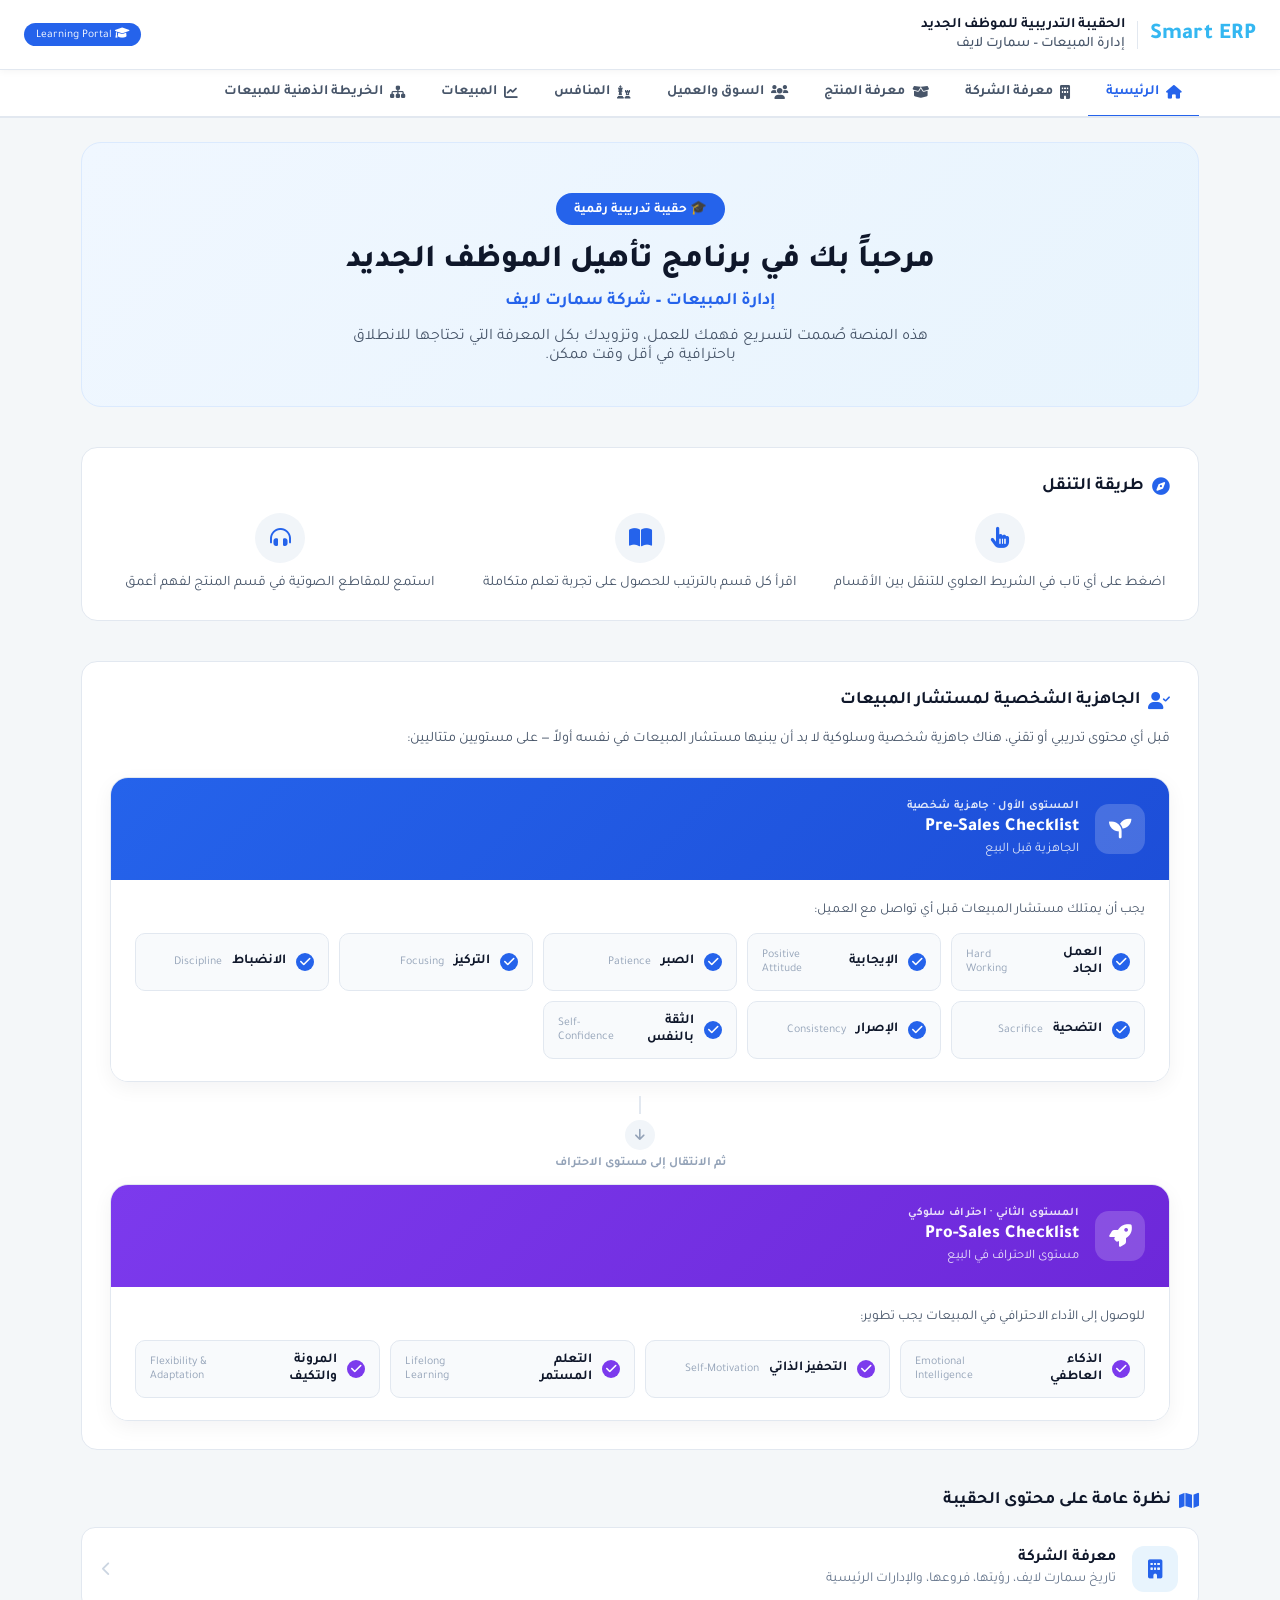
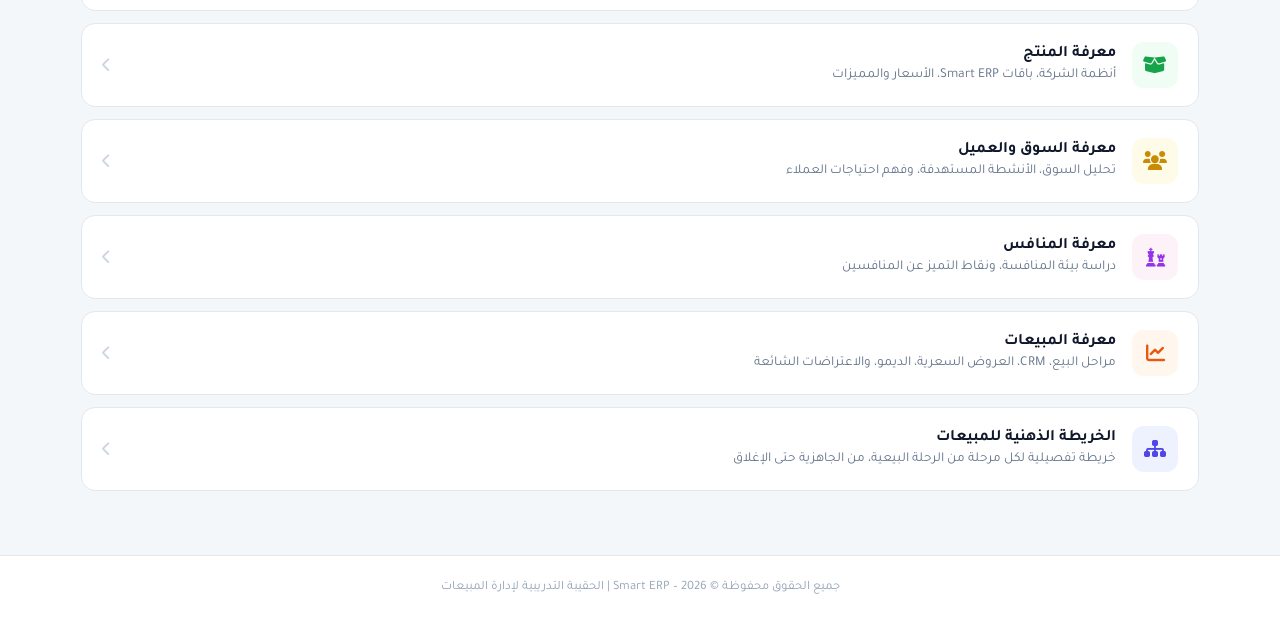
==== index.html @ d31cc72f "Add mind map image tab, comprehensive pricing table, and content fixes - Replace interactive mind ma" ====
<!DOCTYPE html>
<html lang="ar" dir="rtl">
<head>
  <meta charset="UTF-8">
  <meta name="viewport" content="width=device-width, initial-scale=1.0">
  <title>Smart ERP | الحقيبة التدريبية للموظف الجديد</title>
  <link href="https://fonts.googleapis.com/css2?family=Tajawal:wght@400;500;700;800&display=swap" rel="stylesheet">
  <link rel="stylesheet" href="https://cdnjs.cloudflare.com/ajax/libs/font-awesome/6.0.0/css/all.min.css">

  <style>
    /* ─── Reset & Root ─── */
    *, *::before, *::after { box-sizing: border-box; margin: 0; padding: 0; }
    :root {
      --blue:   #2563eb;
      --green:  #16a34a;
      --wa-green: #25D366;
      --wa-blue:  #34B7F1;
      --dark:   #0f172a;
      --mid:    #475569;
      --light:  #f1f5f9;
      --border: #e2e8f0;
      --white:  #ffffff;
      --btn-premium: #075E54;
    }
    body {
      font-family: 'Tajawal', sans-serif;
      background: #f4f7f9;
      color: var(--dark);
      min-height: 100vh;
      display: flex;
      flex-direction: column;
    }

    /* ─── Top Header ─── */
    .top-header {
      background: var(--white);
      border-bottom: 1px solid var(--border);
      padding: 16px 24px;
      display: flex;
      align-items: center;
      justify-content: space-between;
      gap: 16px;
      position: sticky;
      top: 0;
      z-index: 100;
      box-shadow: 0 1px 8px rgba(0,0,0,.05);
    }
    .header-brand { display:flex; align-items:center; gap:12px; }
    .brand-logo { font-size:1.4rem; font-weight:800; color:var(--wa-blue); }
    .brand-sep { width:1px; height:28px; background:var(--border); }
    .brand-title { font-size:.9rem; color:var(--mid); font-weight:500; line-height:1.3; }
    .brand-title strong { display:block; color:var(--dark); font-weight:700; }
    .header-tag { background:var(--blue); color:#fff; font-size:.72rem; padding:4px 12px; border-radius:20px; white-space:nowrap; }

    /* ─── Tab Navigation ─── */
    .tab-nav-wrap {
      background: var(--white);
      border-bottom: 2px solid var(--border);
      overflow-x: auto;
      scrollbar-width: none;
    }
    .tab-nav-wrap::-webkit-scrollbar { display:none; }
    .tab-nav {
      display: flex;
      max-width: 1150px;
      margin: 0 auto;
      padding: 0 16px;
    }
    .tab-btn {
      display: flex;
      align-items: center;
      gap: 7px;
      padding: 14px 18px;
      border: none;
      background: none;
      cursor: pointer;
      font-family: 'Tajawal', sans-serif;
      font-size: .88rem;
      font-weight: 600;
      color: var(--mid);
      white-space: nowrap;
      border-bottom: 3px solid transparent;
      margin-bottom: -2px;
      transition: .2s;
    }
    .tab-btn i { font-size: .85rem; }
    .tab-btn:hover { color: var(--blue); }
    .tab-btn.active { color: var(--blue); border-bottom-color: var(--blue); }
    .tab-btn .soon { font-size:.65rem; background:#f1f5f9; color:#94a3b8; padding:2px 6px; border-radius:10px; margin-right:2px; }

    /* ─── Page Loader ─── */
    #page-loader {
      display: flex;
      align-items: center;
      justify-content: center;
      height: 200px;
      color: var(--mid);
      gap: 10px;
      font-size: .9rem;
    }
    #page-loader i { animation: spin .8s linear infinite; }
    @keyframes spin { to { transform: rotate(360deg); } }

    /* ─── Main Content Area ─── */
    .main-content {
      flex: 1;
      max-width: 1150px;
      margin: 24px auto;
      padding: 0 16px 40px;
      width: 100%;
    }

    /* ─── Shared Section Styles (used by all tabs) ─── */
    .section-heading {
      font-size: 1.1rem;
      font-weight: 700;
      color: var(--dark);
      margin: 0 0 16px;
      display: flex;
      align-items: center;
      gap: 8px;
    }
    .section-heading i { color: var(--blue); }

    /* ─── Original ERP styles preserved for products tab ─── */
    .section-title {
      text-align: center;
      font-size: 1.4rem;
      color: var(--btn-premium);
      margin: 25px 0 15px;
      display: flex;
      align-items: center;
      justify-content: center;
      gap: 8px;
    }
    .section-title i { color: var(--wa-blue); font-size: 1.2rem; }

    .packages-grid {
      display: grid;
      grid-template-columns: repeat(auto-fit, minmax(220px, 1fr));
      gap: 15px;
      margin-bottom: 30px;
    }
    .package-card {
      background: #fff;
      border-radius: 15px;
      border: 1.5px solid #d1d7db;
      display: flex;
      flex-direction: column;
      overflow: hidden;
      transition: 0.3s ease;
    }
    .package-card.recommended { border: 2px solid var(--wa-green); box-shadow: 0 8px 20px rgba(37,211,102,.1); transform: scale(1.01); }
    .rec-tag { background: var(--wa-green); color: #fff; text-align: center; padding: 6px; font-weight: 700; font-size: .8rem; }
    .card-content { padding: 18px; flex-grow: 1; }
    .package-name { font-size: 1.1rem; font-weight: 700; margin-bottom: 8px; }
    .package-desc { font-size: .85rem; color: #54656f; margin-bottom: 20px; min-height: 50px; }
    .audio-wrapper { background: #f8f9fa; border-radius: 40px; padding: 6px 12px; display: flex; align-items: center; gap: 10px; }
    .play-btn { width:38px; height:38px; border-radius:50%; background:var(--wa-blue); border:none; color:#fff; cursor:pointer; display:flex; align-items:center; justify-content:center; font-size:.9rem; }
    .waves-area { flex-grow:1; height:18px; display:flex; align-items:center; justify-content:space-between; gap:1.5px; overflow:hidden; cursor:pointer; }
    .bar { flex:1; background:#d1d7db; height:60%; border-radius:1px; min-width:1.5px; }
    .bar.active { background:var(--wa-blue); }
    .time-left { font-size:.8rem; font-weight:700; color:#4a5568; min-width:35px; text-align:left; }
    .speed-btn { background:#e2e8f0; border:none; border-radius:10px; padding:3px 6px; font-size:.7rem; font-weight:700; cursor:pointer; }

    .features-list {
      display: grid;
      grid-template-columns: repeat(auto-fit, minmax(200px, 1fr));
      gap: 10px;
      margin-top: 15px;
    }
    .feature-item { display:flex; align-items:center; gap:8px; background:#fdfdfd; padding:8px 12px; border-radius:8px; border:1px solid #f0f2f5; font-size:.85rem; }
    .feature-item i { color:var(--wa-green); font-size:1rem; width:18px; text-align:center; }

    .modules-grid { display:grid; grid-template-columns:repeat(auto-fill, minmax(130px,1fr)); gap:8px; margin-top:15px; }
    .module-tag { background:#f1f5f9; color:#475569; padding:10px 6px; border-radius:8px; text-align:center; font-size:.8rem; font-weight:500; border:1px solid #e2e8f0; transition:.2s; display:flex; align-items:center; justify-content:center; min-height:40px; }
    .module-tag:hover { background:var(--btn-premium); color:#fff; transform:translateY(-2px); }

    /* ─── Footer ─── */
    footer { text-align:center; padding:24px; color:#94a3b8; font-size:.8rem; background:var(--white); border-top:1px solid var(--border); }

    /* ─── Mobile ─── */
    @media(max-width:600px) {
      .top-header { padding:12px 14px; }
      .brand-logo { font-size:1.2rem; }
      .header-tag { display:none; }
      .tab-btn { padding:12px 12px; font-size:.8rem; }
      .main-content { margin:16px auto; padding:0 10px 32px; }
    }
  </style>
</head>
<body>

<!-- ═══ TOP HEADER ═══ -->
<header class="top-header">
  <div class="header-brand">
    <div class="brand-logo">Smart ERP</div>
    <div class="brand-sep"></div>
    <div class="brand-title">
      <strong>الحقيبة التدريبية للموظف الجديد</strong>
      إدارة المبيعات – سمارت لايف
    </div>
  </div>
  <div class="header-tag"><i class="fas fa-graduation-cap"></i> Learning Portal</div>
</header>

<!-- ═══ TAB NAVIGATION ═══ -->
<nav class="tab-nav-wrap">
  <div class="tab-nav">
    <button class="tab-btn active" data-tab="home">
      <i class="fas fa-home"></i> الرئيسية
    </button>
    <button class="tab-btn" data-tab="company">
      <i class="fas fa-building"></i> معرفة الشركة
    </button>
    <button class="tab-btn" data-tab="products">
      <i class="fas fa-box-open"></i> معرفة المنتج
    </button>
    <button class="tab-btn" data-tab="market">
      <i class="fas fa-users"></i> السوق والعميل
    </button>
    <button class="tab-btn" data-tab="competitors">
      <i class="fas fa-chess"></i> المنافس
    </button>
    <button class="tab-btn" data-tab="sales">
      <i class="fas fa-chart-line"></i> المبيعات
    </button>
    <button class="tab-btn" data-tab="mindmap">
      <i class="fas fa-sitemap"></i> الخريطة الذهنية للمبيعات
    </button>
  </div>
</nav>

<!-- ═══ CONTENT AREA ═══ -->
<main class="main-content" id="main-content">
  <div id="page-loader"><i class="fas fa-spinner"></i> جارٍ التحميل...</div>
</main>

<footer>
  <p>جميع الحقوق محفوظة &copy; 2026 – Smart ERP | الحقيبة التدريبية لإدارة المبيعات</p>
</footer>

<script>
// ─── Tab Sources ───
const TAB_SOURCES = {
  home:        'tabs/home.html',
  company:     'tabs/company.html',
  products:    'tabs/products.html',
  market:      'tabs/market.html',
  competitors: 'tabs/competitors.html',
  sales:       'tabs/sales.html',
  mindmap:     'tabs/mindmap.html',
};

// ─── Cache ───
const cache = {};

// ─── Active audio tracker ───
let activeAudioId = null;

// ─── Load & render a tab ───
async function switchTab(tabId) {
  // Update nav buttons
  document.querySelectorAll('.tab-btn').forEach(b => b.classList.toggle('active', b.dataset.tab === tabId));

  const main = document.getElementById('main-content');
  main.innerHTML = '<div id="page-loader"><i class="fas fa-spinner"></i> جارٍ التحميل...</div>';

  const src = TAB_SOURCES[tabId];
  if (!src) return;

  try {
    // Fetch with cache
    if (!cache[src]) {
      const res = await fetch(src);
      cache[src] = await res.text();
    }

    // Create a container and inject HTML
    const wrapper = document.createElement('div');
    wrapper.innerHTML = cache[src];

    main.innerHTML = '';
    [...wrapper.childNodes].forEach(n => main.appendChild(n.cloneNode(true)));

    // Run inline scripts in the injected HTML
    main.querySelectorAll('script').forEach(oldScript => {
      const s = document.createElement('script');
      s.textContent = oldScript.textContent;
      oldScript.parentNode.replaceChild(s, oldScript);
    });

    // If products tab – init audio player
    if (tabId === 'products') initAudio();

    window.scrollTo({ top: 0, behavior: 'smooth' });
  } catch(e) {
    main.innerHTML = `<p style="color:red;text-align:center;padding:40px">حدث خطأ أثناء تحميل المحتوى.</p>`;
  }
}

// ─── Audio Player (from original site) ───
const audioData = [
  { id:0, name:"الباقة الأولى (MINI)",     desc:"مثالية للمشاريع الناشئة والخدمات التي تتطلب فواتير ضريبية مبسطة.", audio:"audio/audio1.m4a", rec:false },
  { id:1, name:"الباقة الأساسية (POS)",    desc:"الخيار الأمثل للمحلات التجارية والمطاعم مع إدارة كاملة للمخزون.",   audio:"audio/audio2.m4a", rec:false },
  { id:2, name:"الباقة المتقدمة (SLAS)",   desc:"مصممة للشركات المتوسطة التي تحتاج تقارير مالية وقوائم جرد متقدمة.", audio:"audio/audio3.m4a", rec:false },
  { id:3, name:"الباقة الكاملة (PRO)",     desc:"حل متكامل يشمل المحاسبة، الموارد البشرية، وجميع مديولات النظام.",   audio:"audio/audio4.m4a", rec:false },
];

function initAudio() {
  const grid = document.getElementById('grid');
  if (!grid) return;
  grid.innerHTML = '';

  audioData.forEach(pkg => {
    let waves = '';
    for(let i=0; i<40; i++) {
      const h = Math.floor(Math.random()*16)+4;
      waves += `<div class="bar" style="height:${h}px"></div>`;
    }
    const card = document.createElement('div');
    card.className = `package-card ${pkg.rec ? 'recommended' : ''}`;
    card.innerHTML = `
      ${pkg.rec ? '<div class="rec-tag"><i class="fas fa-thumbs-up"></i> الخيار الموصى به</div>' : ''}
      <div class="card-content">
        <div class="package-name">${pkg.name}</div>
        <p class="package-desc">${pkg.desc}</p>
        <div class="audio-wrapper" id="row-${pkg.id}">
          <audio id="audio-${pkg.id}" src="${pkg.audio}" preload="metadata"></audio>
          <button class="play-btn" onclick="playAudio(${pkg.id})"><i class="fas fa-play"></i></button>
          <div class="waves-area" onclick="seekAudio(event,${pkg.id})">${waves}</div>
          <div class="time-left" id="time-${pkg.id}">0:00</div>
          <button class="speed-btn" id="speed-${pkg.id}" onclick="toggleSpeed(${pkg.id})">1x</button>
        </div>
      </div>`;
    grid.appendChild(card);

    const audio = document.getElementById(`audio-${pkg.id}`);
    audio.addEventListener('loadedmetadata', () => {
      document.getElementById(`time-${pkg.id}`).innerText = fmtTime(audio.duration);
    });
    audio.addEventListener('ended', () => {
      document.querySelector(`#row-${pkg.id} .play-btn i`).className = 'fas fa-play';
      document.querySelectorAll(`#row-${pkg.id} .bar`).forEach(b => b.classList.remove('active'));
      document.getElementById(`time-${pkg.id}`).innerText = fmtTime(audio.duration);
    });
  });
}

window.playAudio = function(id) {
  const audio = document.getElementById(`audio-${id}`);
  const btnIcon = document.querySelector(`#row-${id} .play-btn i`);
  document.querySelectorAll('audio').forEach((a, idx) => {
    if(idx !== id){ a.pause(); const bi = document.querySelectorAll('.play-btn i')[idx]; if(bi) bi.className='fas fa-play'; }
  });
  if(audio.paused){ audio.play(); btnIcon.className='fas fa-pause'; } 
  else { audio.pause(); btnIcon.className='fas fa-play'; }
  audio.ontimeupdate = () => {
    const rem = audio.duration - audio.currentTime;
    document.getElementById(`time-${id}`).innerText = fmtTime(rem);
    const progress = (audio.currentTime / audio.duration) * 40;
    document.querySelectorAll(`#row-${id} .bar`).forEach((b,i) => b.classList.toggle('active', i < progress));
  };
};

window.seekAudio = function(e, id) {
  const audio = document.getElementById(`audio-${id}`);
  const rect = e.currentTarget.getBoundingClientRect();
  const ratio = (rect.right - e.clientX) / rect.width;
  audio.currentTime = ratio * audio.duration;
};

window.toggleSpeed = function(id) {
  const audio = document.getElementById(`audio-${id}`);
  const btn = document.getElementById(`speed-${id}`);
  audio.playbackRate = audio.playbackRate === 1 ? 2 : 1;
  btn.innerText = audio.playbackRate + 'x';
};

function fmtTime(s) {
  if(isNaN(s)) return '0:00';
  return `${Math.floor(s/60)}:${('0'+Math.floor(s%60)).slice(-2)}`;
}

// ─── Wire up nav buttons ───
document.querySelectorAll('.tab-btn').forEach(btn => {
  btn.addEventListener('click', () => switchTab(btn.dataset.tab));
});

// ─── Global helper for tabs to trigger navigation ───
window.switchTab = switchTab;

// ─── Initial load ───
switchTab('home');
</script>
</body>
</html>
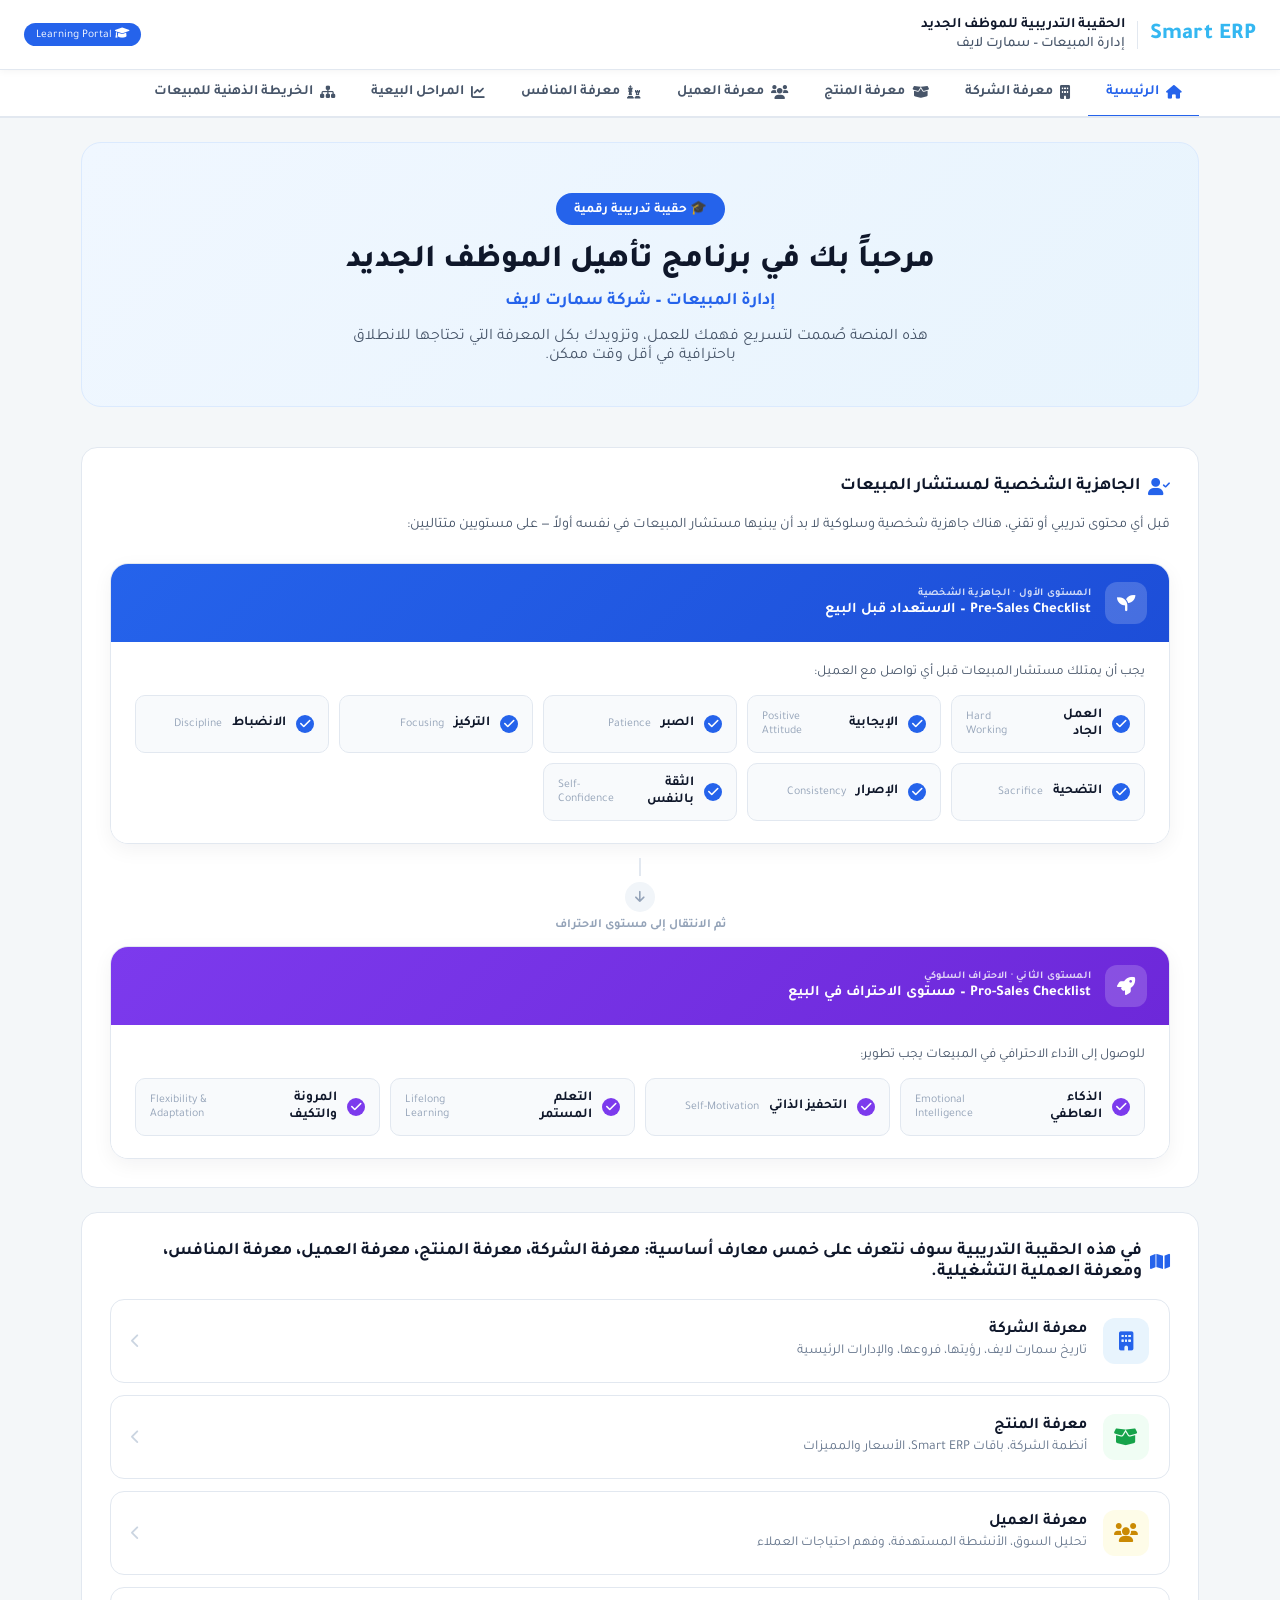
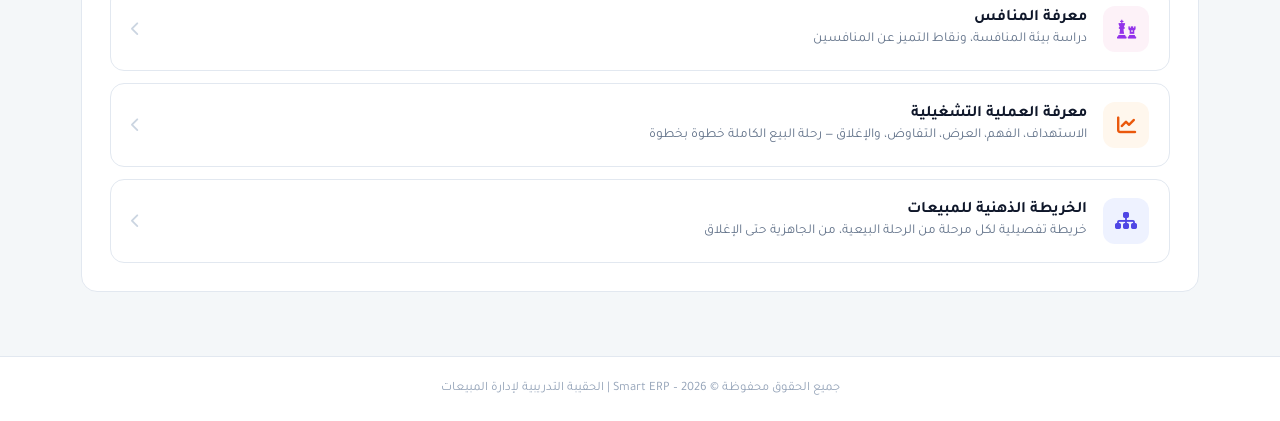
==== commit b261e361: "Restructure sales stages page, rename tabs, redesign home page sections - Rename Market/Competitors " ====
--- a/index.html
+++ b/index.html
@@ -217,13 +217,13 @@
       <i class="fas fa-box-open"></i> معرفة المنتج
     </button>
     <button class="tab-btn" data-tab="market">
-      <i class="fas fa-users"></i> السوق والعميل
+      <i class="fas fa-users"></i> معرفة العميل
     </button>
     <button class="tab-btn" data-tab="competitors">
-      <i class="fas fa-chess"></i> المنافس
+      <i class="fas fa-chess"></i> معرفة المنافس
     </button>
     <button class="tab-btn" data-tab="sales">
-      <i class="fas fa-chart-line"></i> المبيعات
+      <i class="fas fa-chart-line"></i> المراحل البيعية
     </button>
     <button class="tab-btn" data-tab="mindmap">
       <i class="fas fa-sitemap"></i> الخريطة الذهنية للمبيعات
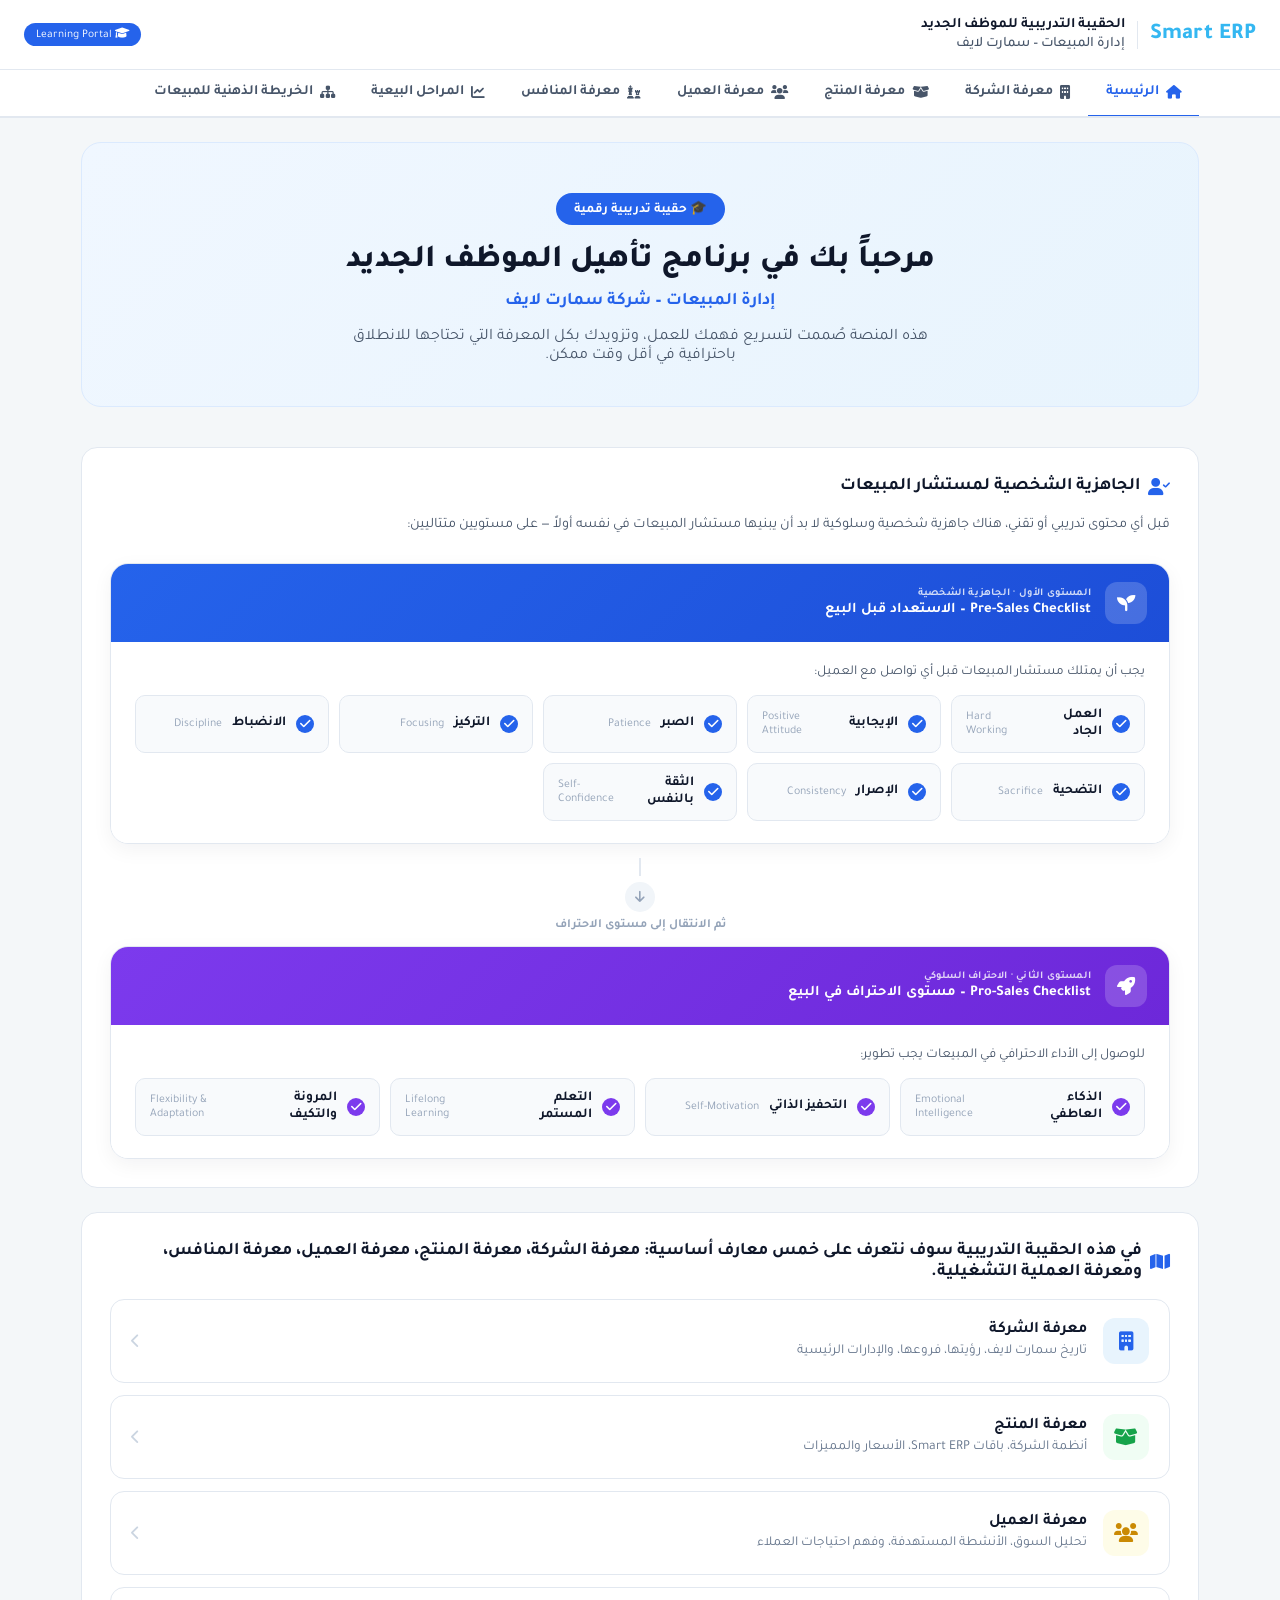
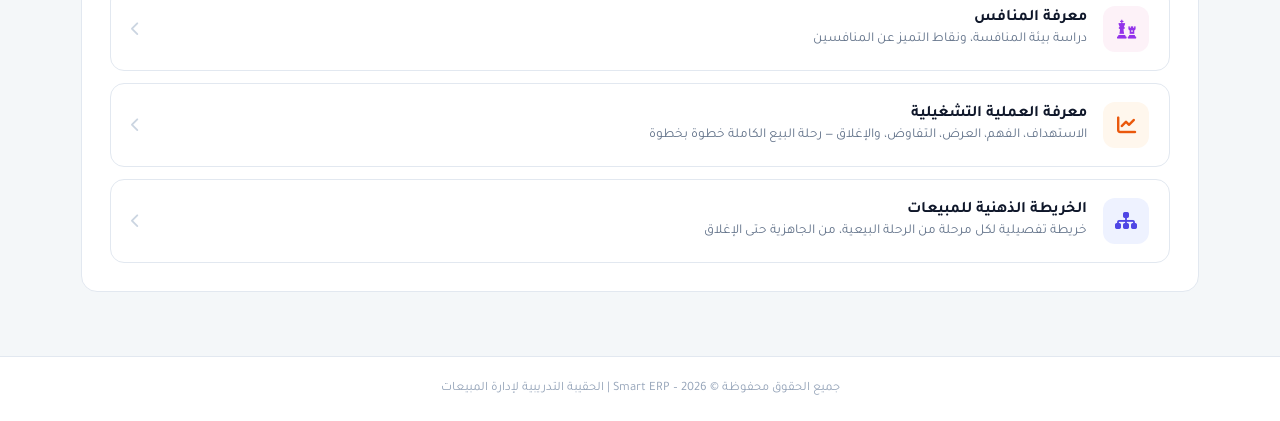
==== commit 824da0aa: "Make tab navigation bar stick below the header on scroll Wrap header and tab nav in a shared sticky " ====
--- a/index.html
+++ b/index.html
@@ -32,6 +32,11 @@
     }
 
     /* ─── Top Header ─── */
+    .site-sticky-top {
+      position: sticky;
+      top: 0;
+      z-index: 100;
+    }
     .top-header {
       background: var(--white);
       border-bottom: 1px solid var(--border);
@@ -40,9 +45,6 @@
       align-items: center;
       justify-content: space-between;
       gap: 16px;
-      position: sticky;
-      top: 0;
-      z-index: 100;
       box-shadow: 0 1px 8px rgba(0,0,0,.05);
     }
     .header-brand { display:flex; align-items:center; gap:12px; }
@@ -192,6 +194,7 @@
 <body>
 
 <!-- ═══ TOP HEADER ═══ -->
+<div class="site-sticky-top">
 <header class="top-header">
   <div class="header-brand">
     <div class="brand-logo">Smart ERP</div>
@@ -230,6 +233,7 @@
     </button>
   </div>
 </nav>
+</div>
 
 <!-- ═══ CONTENT AREA ═══ -->
 <main class="main-content" id="main-content">
@@ -241,6 +245,27 @@
 </footer>
 
 <script>
+// ─── Site version: bump this string on every deploy ───
+// Lets an already-open / browser-cached copy of this page detect that a
+// newer version exists on the server and reload itself automatically,
+// so visitors never need to manually clear site data.
+const SITE_VERSION = '2026-06-21.2';
+
+(function watchForUpdates() {
+  async function check() {
+    try {
+      const res = await fetch(location.pathname + location.search, { cache: 'no-store' });
+      const html = await res.text();
+      const m = html.match(/SITE_VERSION\s*=\s*'([^']+)'/);
+      if (m && m[1] !== SITE_VERSION) location.reload();
+    } catch (e) { /* offline or network error — ignore */ }
+  }
+  document.addEventListener('visibilitychange', () => {
+    if (document.visibilityState === 'visible') check();
+  });
+  setTimeout(check, 5000);
+})();
+
 // ─── Tab Sources ───
 const TAB_SOURCES = {
   home:        'tabs/home.html',
@@ -270,9 +295,10 @@
   if (!src) return;
 
   try {
-    // Fetch with cache
+    // Fetch with in-memory cache for this session, but always revalidate against the network
+    // (avoids serving a stale tab fragment from the browser's HTTP cache)
     if (!cache[src]) {
-      const res = await fetch(src);
+      const res = await fetch(src, { cache: 'no-cache' });
       cache[src] = await res.text();
     }
 
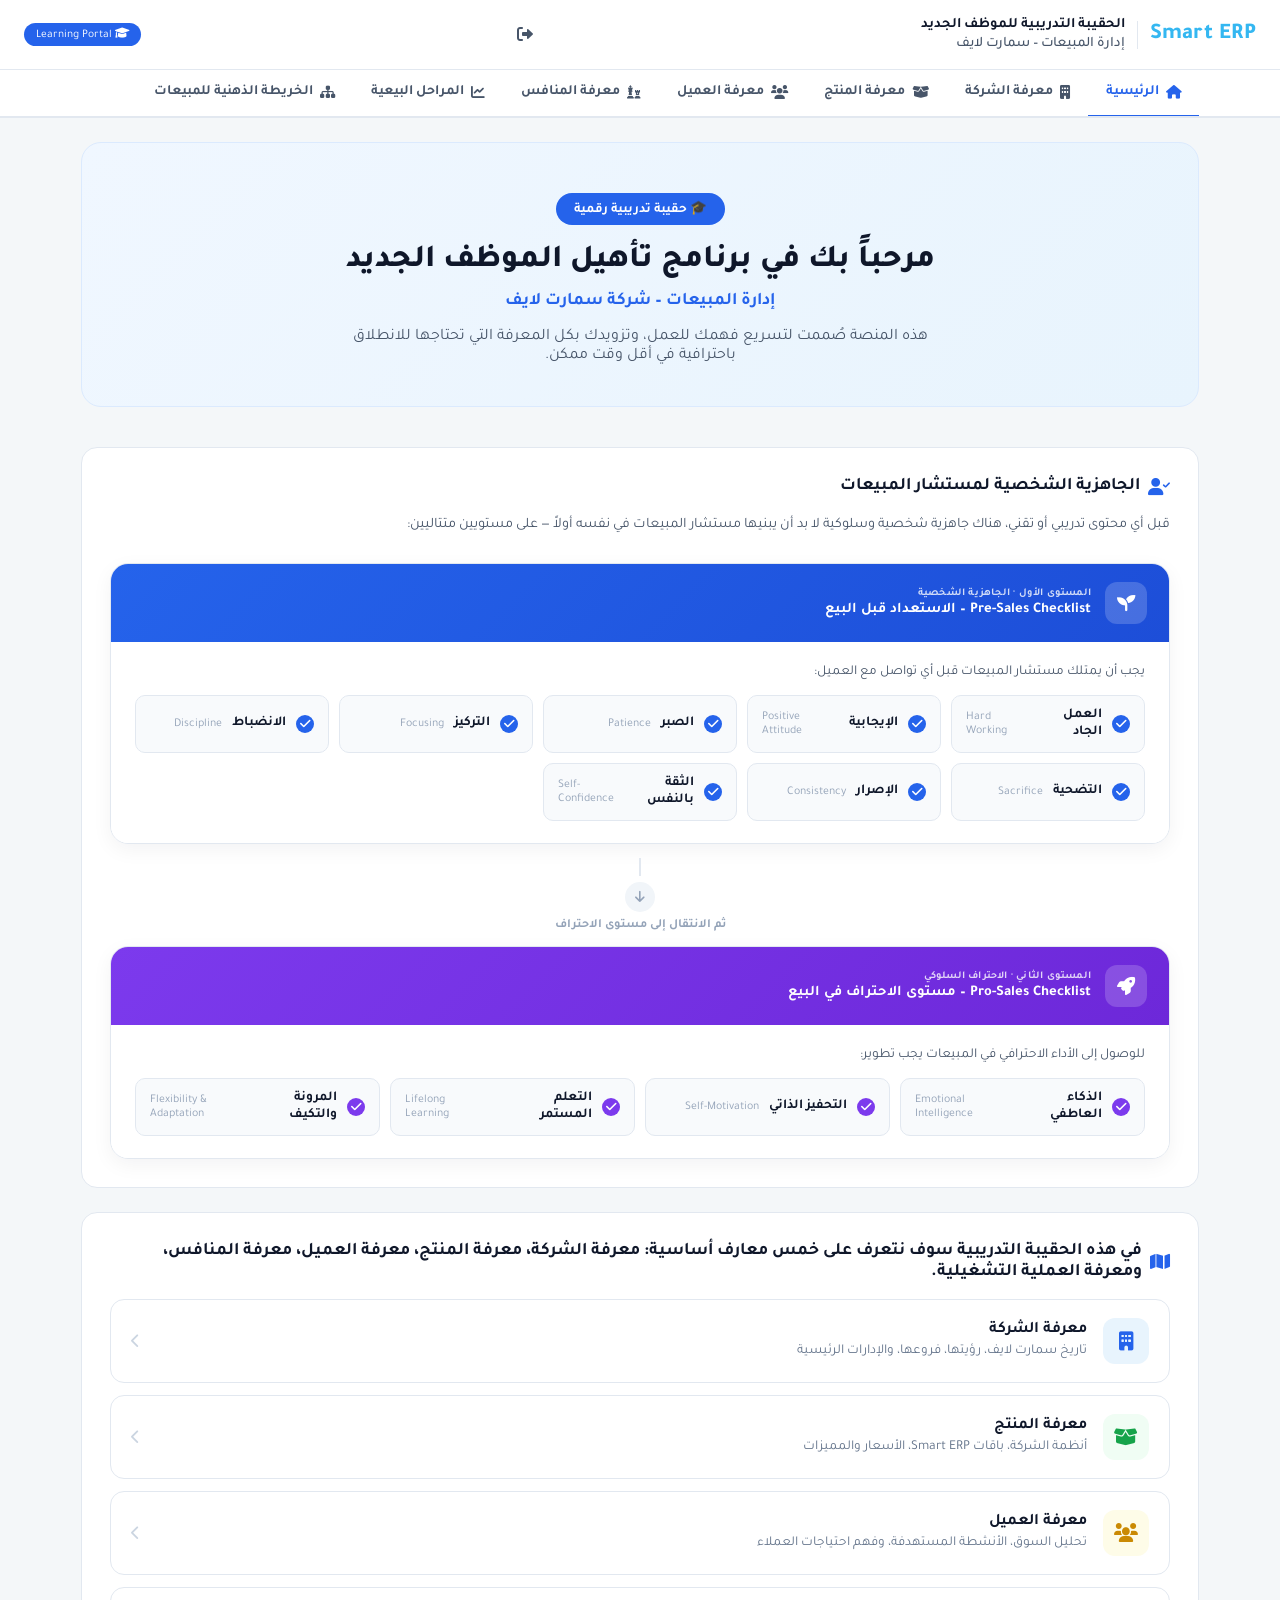
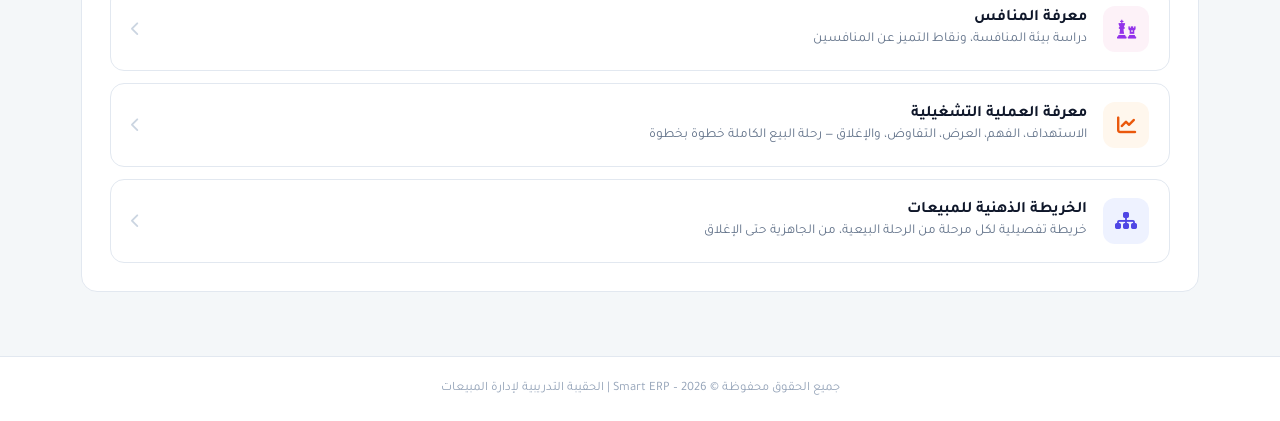
==== commit 272cf414: "Add username-based login system (Netlify + Supabase), not yet activated Adds a Supabase-backed sessi" ====
--- a/index.html
+++ b/index.html
@@ -53,6 +53,11 @@
     .brand-title { font-size:.9rem; color:var(--mid); font-weight:500; line-height:1.3; }
     .brand-title strong { display:block; color:var(--dark); font-weight:700; }
     .header-tag { background:var(--blue); color:#fff; font-size:.72rem; padding:4px 12px; border-radius:20px; white-space:nowrap; }
+    .header-user { display:flex; align-items:center; gap:12px; }
+    .header-user #user-name { font-size:.85rem; color:var(--mid); font-weight:600; white-space:nowrap; }
+    .header-user #admin-link { display:flex; align-items:center; gap:5px; font-size:.8rem; color:var(--blue); text-decoration:none; font-weight:700; white-space:nowrap; }
+    .header-user #logout-btn { border:none; background:none; color:var(--mid); cursor:pointer; font-size:1rem; padding:4px; }
+    .header-user #logout-btn:hover { color:#dc2626; }
 
     /* ─── Tab Navigation ─── */
     .tab-nav-wrap {
@@ -204,6 +209,11 @@
       إدارة المبيعات – سمارت لايف
     </div>
   </div>
+  <div class="header-user" id="header-user">
+    <span id="user-name"></span>
+    <a href="/admin.html" id="admin-link" style="display:none;"><i class="fas fa-user-shield"></i> الإدارة</a>
+    <button id="logout-btn" title="تسجيل الخروج"><i class="fas fa-sign-out-alt"></i></button>
+  </div>
   <div class="header-tag"><i class="fas fa-graduation-cap"></i> Learning Portal</div>
 </header>
 
@@ -265,6 +275,22 @@
   });
   setTimeout(check, 5000);
 })();
+
+// ─── Current user info (name / admin link) ───
+(async function loadCurrentUser() {
+  try {
+    const res = await fetch('/.netlify/functions/me');
+    if (!res.ok) return;
+    const me = await res.json();
+    document.getElementById('user-name').textContent = me.name || me.username;
+    if (me.is_admin) document.getElementById('admin-link').style.display = 'flex';
+  } catch (e) { /* ignore */ }
+})();
+
+document.getElementById('logout-btn').addEventListener('click', async () => {
+  try { await fetch('/.netlify/functions/logout', { method: 'POST' }); } catch (e) {}
+  location.href = '/login.html';
+});
 
 // ─── Tab Sources ───
 const TAB_SOURCES = {
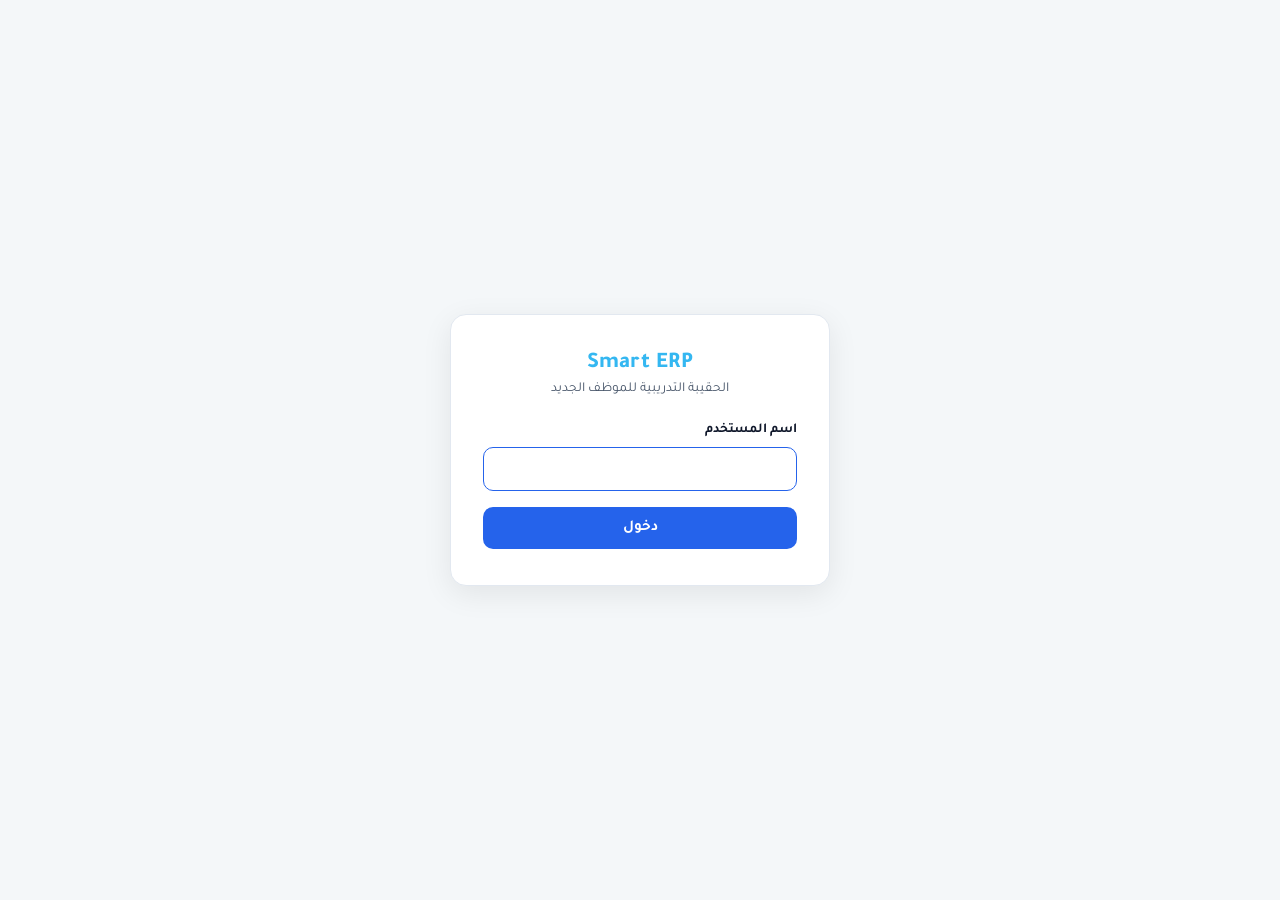
==== commit e2e192ed: "Make the login gate work directly on GitHub Pages via Supabase RLS Since the site stays on GitHub Pa" ====
--- a/index.html
+++ b/index.html
@@ -254,6 +254,7 @@
   <p>جميع الحقوق محفوظة &copy; 2026 – Smart ERP | الحقيبة التدريبية لإدارة المبيعات</p>
 </footer>
 
+<script src="auth-client.js"></script>
 <script>
 // ─── Site version: bump this string on every deploy ───
 // Lets an already-open / browser-cached copy of this page detect that a
@@ -276,19 +277,8 @@
   setTimeout(check, 5000);
 })();
 
-// ─── Current user info (name / admin link) ───
-(async function loadCurrentUser() {
-  try {
-    const res = await fetch('/.netlify/functions/me');
-    if (!res.ok) return;
-    const me = await res.json();
-    document.getElementById('user-name').textContent = me.name || me.username;
-    if (me.is_admin) document.getElementById('admin-link').style.display = 'flex';
-  } catch (e) { /* ignore */ }
-})();
-
 document.getElementById('logout-btn').addEventListener('click', async () => {
-  try { await fetch('/.netlify/functions/logout', { method: 'POST' }); } catch (e) {}
+  await deleteSession();
   location.href = '/login.html';
 });
 
@@ -442,8 +432,18 @@
 // ─── Global helper for tabs to trigger navigation ───
 window.switchTab = switchTab;
 
-// ─── Initial load ───
-switchTab('home');
+// ─── Require an active session before showing anything ───
+// Note: this is a soft, client-side gate (see project notes) — it stops
+// casual/unauthorized use, but does not protect the static files themselves.
+(async function init() {
+  const user = await requireSession();
+  if (!user) return; // requireSession() already redirected to /login.html
+
+  document.getElementById('user-name').textContent = user.name || user.username;
+  if (user.is_admin) document.getElementById('admin-link').style.display = 'flex';
+
+  switchTab('home');
+})();
 </script>
 </body>
 </html>
